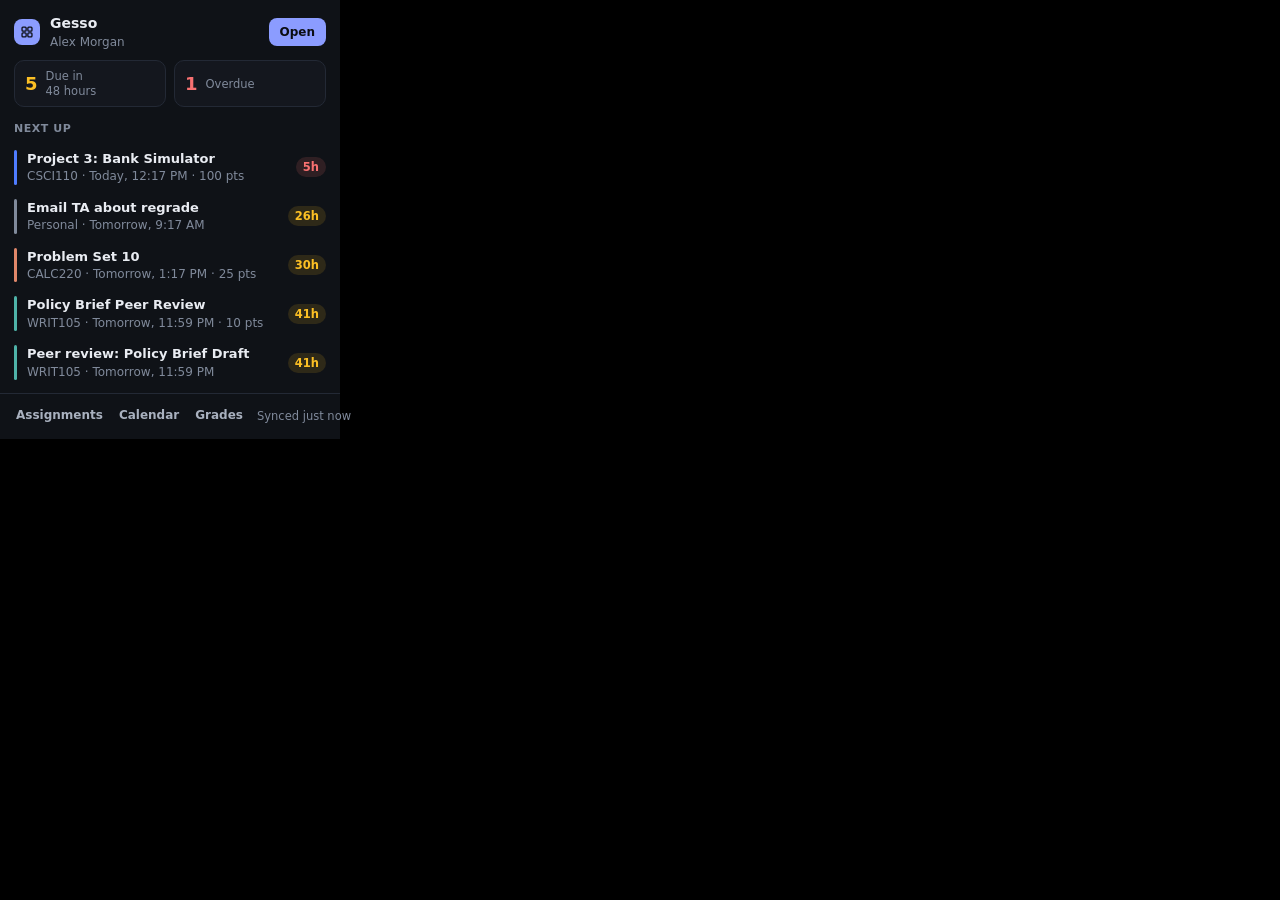
==== dev/preview/popup.html @ 4a289edd "Gesso 1.0" ====
<!doctype html>
<!--
  Dev preview of the toolbar popup (extension/src/popup/). Runs a mock sync,
  writes the real summary (content/data/summary.js) into mock storage, then
  loads the real popup.js against it.
    ?state=empty       nothing synced yet
    ?state=loggedout   last sync failed with "logged out"
    ?state=stale       last sync 2 days ago
    ?theme=light
  Clicks are captured in window.__opened instead of opening tabs.
-->
<html lang="en">
<head>
  <meta charset="utf-8">
  <title>Popup · preview</title>
  <link rel="stylesheet" href="../../extension/src/popup/popup.css">
  <style>html { background: #000; } body { margin: 0; }</style>
  <script src="mock-env.js"></script>
  <script src="scripts.generated.js"></script>
  <script>
    for (const src of window.__GESSO_SCRIPTS) document.write(`<script src="../../extension/${src}"><\/script>`);
  </script>
</head>
<body>
  <main id="app"></main>
  <script>
    (async () => {
      const q = new URLSearchParams(location.search);
      window.__opened = [];
      browser.tabs = {
        query: async () => [],
        create: async (o) => { window.__opened.push(o.url); },
        update: async (id, o) => { window.__opened.push(o.url); },
      };
      browser.windows = { update: async () => {} };
      window.close = () => { window.__closed = true; };
      if (q.get('theme')) await browser.storage.local.set({ settings: { ...Gesso.settings.DEFAULTS, theme: q.get('theme') } });
      const state = q.get('state');
      if (state !== 'empty') {
        window.__mockLatency = 0;
        await Gesso.sync.refresh({ force: true });
        const summary = Gesso.summary.compute(Gesso.store.get());
        if (state === 'loggedout') summary.loggedOut = true;
        if (state === 'stale') summary.syncedAt = Date.now() - 2 * 86400e3;
        await browser.storage.local.set({ 'popup.summary': summary });
        window.__summary = summary;
      }
      const s = document.createElement('script');
      s.src = '../../extension/src/popup/popup.js';
      s.onload = () => setTimeout(() => { window.__popupReady = true; }, 50);
      document.body.append(s);
    })();
  </script>
</body>
</html>
---- extension/src/popup/popup.css ----
/* Toolbar popup. Same palette as the app (content/ui/styles/tokens.js). */
:root {
  color-scheme: dark;
  --font: -apple-system, BlinkMacSystemFont, "SF Pro Text", system-ui, sans-serif;
  --bg: #0f1217; --surface: #14171e; --surface-2: #1a1e26; --surface-3: #222732;
  --border: #232935; --border-strong: #303746;
  --text: #e9ecf2; --text-2: #a9b1bf; --text-3: #808a9b;
  --danger: #f87171; --danger-soft: rgba(248, 113, 113, .14);
  --warn: #fbbf24; --warn-soft: rgba(251, 191, 36, .13);
  --accent: #8b9cff; --accent-fg: #0b0d12; --accent-text: #8b9cff;
}
:root[data-theme="light"] {
  color-scheme: light;
  --focus: #4a57c8; /* 3:1+ on white; the light accent itself isn't */
  --bg: #fbfbfc; --surface: #ffffff; --surface-2: #f5f6f8; --surface-3: #eceef2;
  --border: #e3e6eb; --border-strong: #d3d8e0;
  --text: #12151b; --text-2: #4a5262; --text-3: #646d7e;
  --danger: #c62828; --danger-soft: rgba(220, 38, 38, .09);
  --warn: #a15c07; --warn-soft: rgba(217, 119, 6, .11);
}
* { box-sizing: border-box; }
html, body { margin: 0; background: var(--bg); color: var(--text); font: 13px/1.4 var(--font); -webkit-font-smoothing: antialiased; }
body { width: 340px; }
:focus { outline: none; }
:focus-visible { outline: 2px solid var(--focus, var(--accent)); outline-offset: 2px; border-radius: 6px; }
a { color: inherit; text-decoration: none; }
.svg { display: block; flex: none; }

.head { display: flex; align-items: center; gap: 10px; padding: 14px 14px 10px; }
.mark { width: 26px; height: 26px; border-radius: 8px; display: grid; place-items: center; background: var(--accent); color: var(--accent-fg); flex: none; }
.head__text { flex: 1; min-width: 0; }
.head__title { font-weight: 650; font-size: 14px; }
.head__sub { font-size: 12px; color: var(--text-3); }
.btn {
  display: inline-flex; align-items: center; justify-content: center; gap: 6px;
  height: 28px; padding: 0 10px; border-radius: 8px; border: 1px solid var(--border-strong);
  background: var(--surface-2); color: var(--text); font: inherit; font-size: 12px; font-weight: 600; cursor: pointer; white-space: nowrap;
}
.btn:hover { background: var(--surface-3); }
.btn--primary { background: var(--accent); border-color: transparent; color: var(--accent-fg); }
.btn--primary:hover { background: var(--accent); filter: brightness(1.08); }

.summary { display: flex; gap: 8px; padding: 0 14px 10px; }
.stat { flex: 1; display: flex; align-items: center; gap: 8px; padding: 8px 10px; border-radius: 10px; background: var(--surface); border: 1px solid var(--border); }
.stat__n { font-size: 18px; font-weight: 700; font-variant-numeric: tabular-nums; }
.stat__l { font-size: 11.5px; color: var(--text-3); line-height: 1.25; }
.stat--warn .stat__n { color: var(--warn); }
.stat--danger .stat__n { color: var(--danger); }
a.stat:hover { border-color: var(--border-strong); }

.label { padding: 4px 14px 6px; font-size: 11px; font-weight: 650; letter-spacing: .05em; text-transform: uppercase; color: var(--text-3); }
.list { list-style: none; margin: 0; padding: 0 6px 6px; }
.item { display: grid; grid-template-columns: 3px minmax(0, 1fr) auto; align-items: center; gap: 10px; padding: 7px 8px; border-radius: 10px; }
.item:hover { background: var(--surface-2); }
.item__bar { align-self: stretch; min-height: 28px; border-radius: 2px; background: var(--c, var(--text-3)); }
.item__main { min-width: 0; }
.item__title { font-weight: 560; overflow: hidden; text-overflow: ellipsis; white-space: nowrap; }
.item__meta { font-size: 12px; color: var(--text-3); overflow: hidden; text-overflow: ellipsis; white-space: nowrap; }
.pill { font-size: 11.5px; font-weight: 650; padding: 2px 7px; border-radius: 999px; background: var(--surface-3); color: var(--text-2); white-space: nowrap; font-variant-numeric: tabular-nums; }
.pill--critical { background: var(--danger-soft); color: var(--danger); }
.pill--high { background: var(--warn-soft); color: var(--warn); }

.note { margin: 0 14px 10px; padding: 10px 12px; border-radius: 10px; background: var(--surface); border: 1px solid var(--border); color: var(--text-2); font-size: 12.5px; }
.note--warn { border-color: color-mix(in srgb, var(--warn) 40%, transparent); }
.note strong { color: var(--text); display: block; margin-bottom: 2px; }
.empty { padding: 18px 14px 20px; text-align: center; color: var(--text-3); }
.empty strong { display: block; color: var(--text); font-size: 13.5px; margin-bottom: 4px; }

.foot { display: flex; align-items: center; gap: 4px; padding: 8px 10px 10px; border-top: 1px solid var(--border); }
.foot__link { padding: 5px 6px; border-radius: 7px; color: var(--text-2); font-size: 12px; font-weight: 600; }
.foot__link:hover { background: var(--surface-2); color: var(--text); }
.foot__spacer { flex: 1; }
.foot__sync { font-size: 11.5px; color: var(--text-3); padding-right: 4px; white-space: nowrap; }

@media (prefers-reduced-motion: reduce) { * { transition: none !important; } }
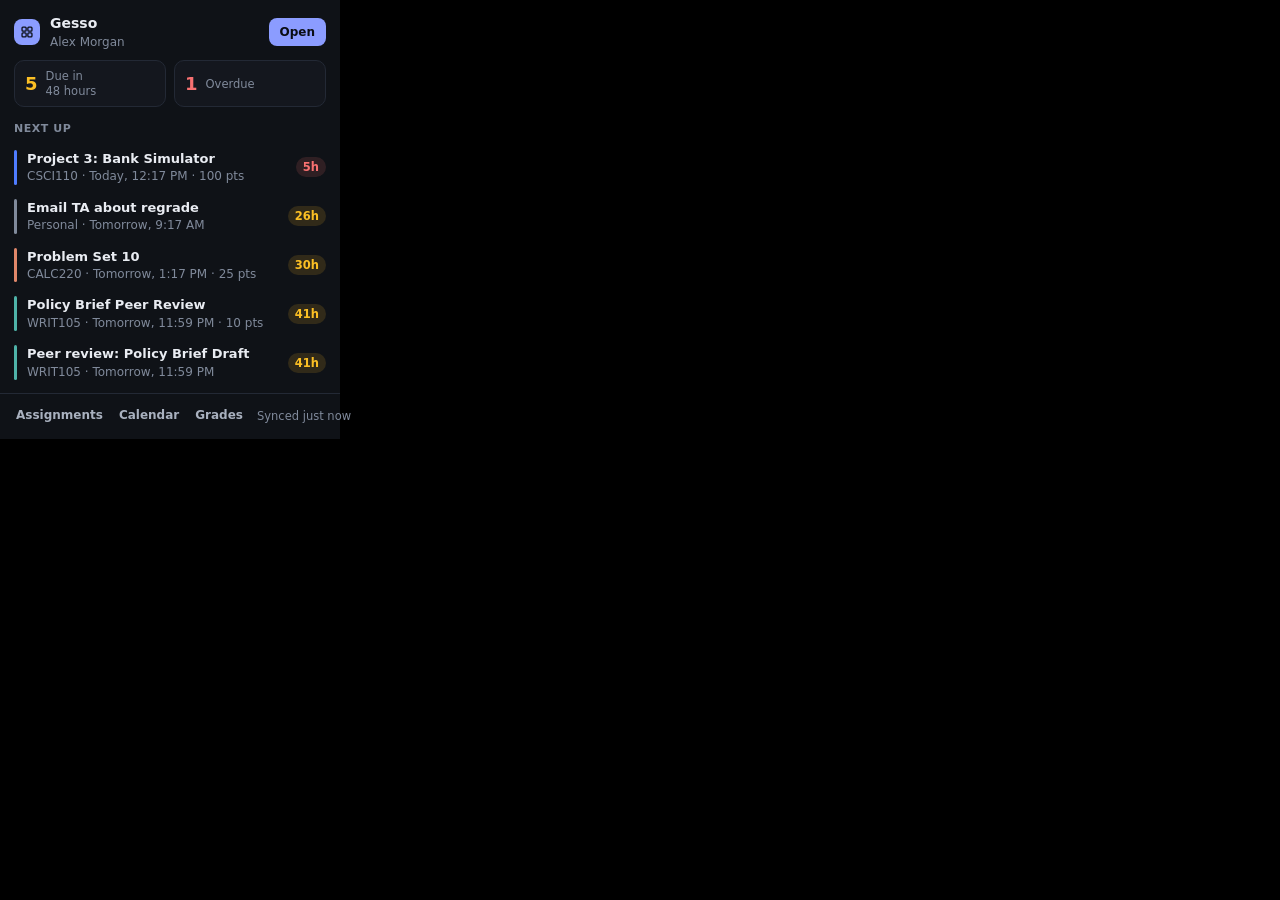
==== commit 94339880: "Gesso 1.1" ====
--- a/dev/preview/popup.html
+++ b/dev/preview/popup.html
@@ -7,6 +7,7 @@
     ?state=loggedout   last sync failed with "logged out"
     ?state=stale       last sync 2 days ago
     ?theme=light
+    ?themeId=linen     a theme preset
   Clicks are captured in window.__opened instead of opening tabs.
 -->
 <html lang="en">
@@ -34,7 +35,7 @@
       };
       browser.windows = { update: async () => {} };
       window.close = () => { window.__closed = true; };
-      if (q.get('theme')) await browser.storage.local.set({ settings: { ...Gesso.settings.DEFAULTS, theme: q.get('theme') } });
+      if (q.get('theme') || q.get('themeId')) await browser.storage.local.set({ settings: { ...Gesso.settings.DEFAULTS, theme: q.get('theme') || 'dark', themeId: q.get('themeId') || 'gesso' } });
       const state = q.get('state');
       if (state !== 'empty') {
         window.__mockLatency = 0;
--- a/extension/src/popup/popup.css
+++ b/extension/src/popup/popup.css
@@ -1,4 +1,6 @@
-/* Toolbar popup. Same palette as the app (content/ui/styles/tokens.js). */
+/* Toolbar popup. These are the default theme (Gesso); popup.js paints the
+   theme in use from shared/themes.js, and caches it so the next open paints
+   it before anything loads. */
 :root {
   color-scheme: dark;
   --font: -apple-system, BlinkMacSystemFont, "SF Pro Text", system-ui, sans-serif;
@@ -7,7 +9,7 @@
   --text: #e9ecf2; --text-2: #a9b1bf; --text-3: #808a9b;
   --danger: #f87171; --danger-soft: rgba(248, 113, 113, .14);
   --warn: #fbbf24; --warn-soft: rgba(251, 191, 36, .13);
-  --accent: #8b9cff; --accent-fg: #0b0d12; --accent-text: #8b9cff;
+  --accent: #8b9cff; --accent-fg: #0b0d12; --accent-text: #8b9cff; --focus: #8b9cff;
 }
 :root[data-theme="light"] {
   color-scheme: light;
